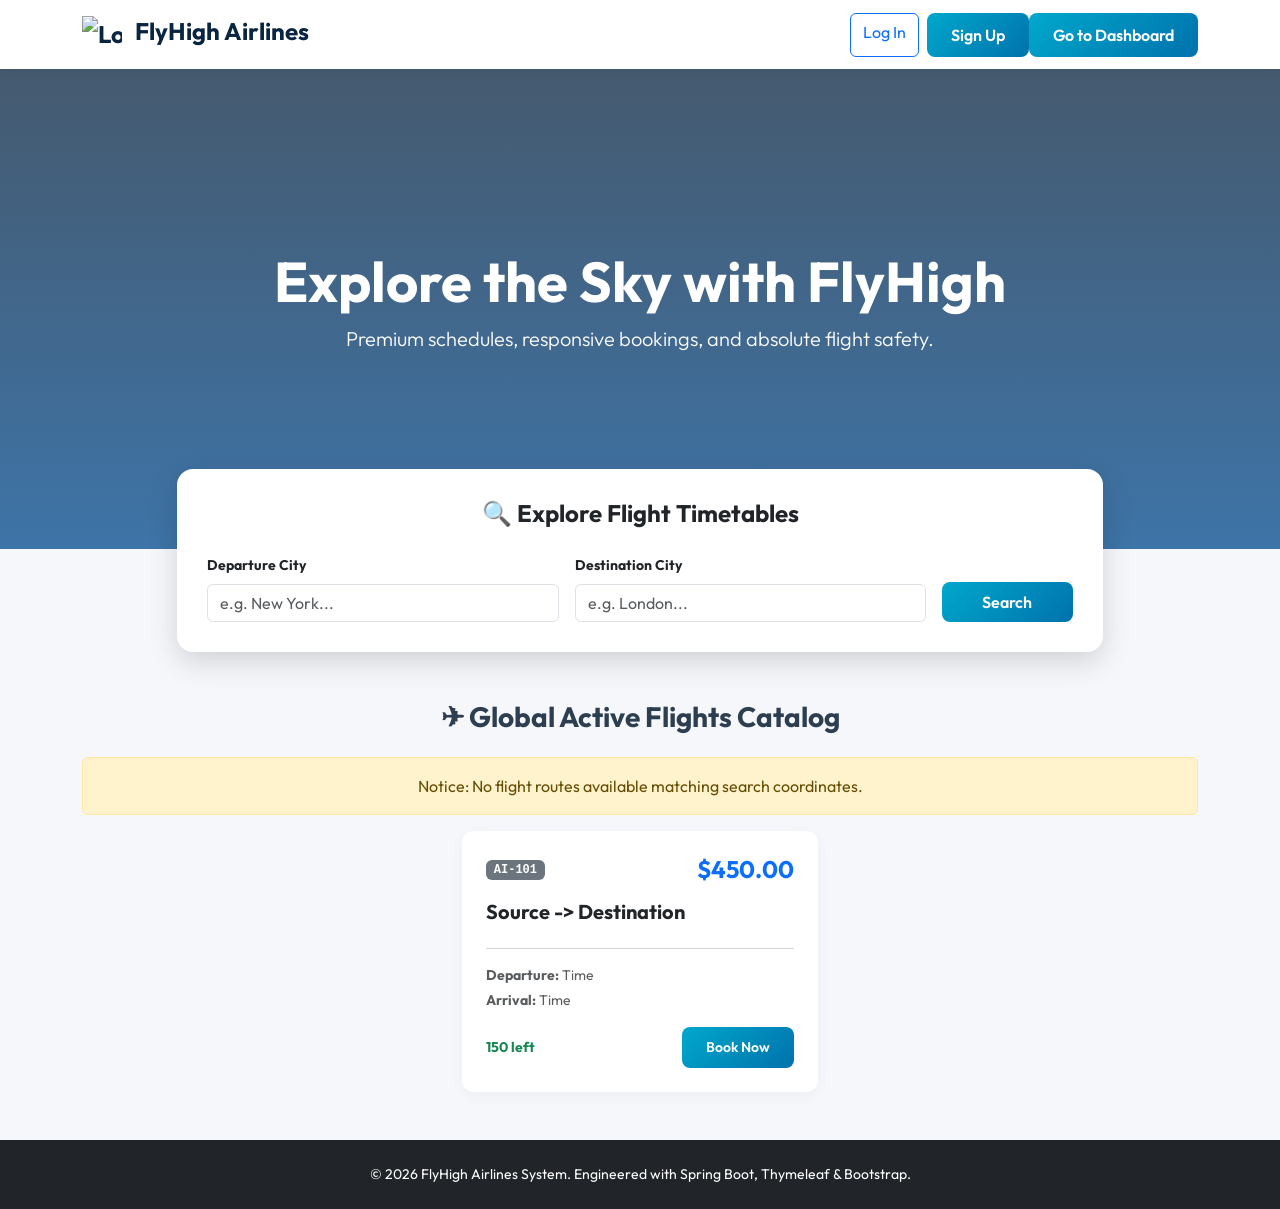
==== src/main/resources/templates/index.html @ 7e61e099 "Initial commit" ====
<!DOCTYPE html>
<html xmlns:th="http://www.thymeleaf.org">
<head>
    <meta charset="UTF-8">
    <title>FlyHigh Airlines - Luxury Airline Bookings</title>
    <meta name="viewport" content="width=device-width, initial-scale=1.0">
    <link href="https://cdn.jsdelivr.net/npm/bootstrap@5.3.0/dist/css/bootstrap.min.css" rel="stylesheet">
    <link href="https://fonts.googleapis.com/css2?family=Outfit:wght@300;400;600;700&display=swap" rel="stylesheet">
    <style>
        body {
            font-family: 'Outfit', sans-serif;
            background-color: #f5f7fa;
            color: #2c3e50;
        }
        .navbar-brand {
            font-weight: 700;
            color: #0a2540 !important;
            font-size: 24px;
        }
        .navbar {
            background-color: #ffffff;
            box-shadow: 0 2px 10px rgba(0,0,0,0.05);
        }
        .hero-section {
            background: linear-gradient(rgba(10, 37, 64, 0.75), rgba(0, 72, 140, 0.75)), url('/images/airport_bg.png') no-repeat center center;
            background-size: cover;
            height: 480px;
            display: flex;
            align-items: center;
            justify-content: center;
            color: white;
            text-align: center;
        }
        .search-card {
            background: white;
            border-radius: 16px;
            box-shadow: 0 10px 30px rgba(0,0,0,0.15);
            padding: 30px;
            margin-top: -80px;
            position: relative;
            z-index: 10;
        }
        .btn-primary {
            background: linear-gradient(135deg, #00a8cc, #0072ac);
            border: none;
            border-radius: 8px;
            font-weight: 600;
            padding: 10px 24px;
        }
        .btn-primary:hover {
            background: linear-gradient(135deg, #0072ac, #004c7a);
        }
        .flight-card {
            background: white;
            border-radius: 12px;
            border: none;
            box-shadow: 0 4px 15px rgba(0,0,0,0.04);
            transition: all 0.3s ease;
        }
        .flight-card:hover {
            transform: translateY(-5px);
            box-shadow: 0 10px 25px rgba(0,0,0,0.08);
        }
    </style>
</head>
<body>

    <!-- Navbar -->
    <nav class="navbar navbar-expand-lg">
        <div class="container">
            <a class="navbar-brand" href="/">
                <img src="/images/airline_logo.png" alt="Logo" width="40" height="40" class="d-inline-block align-text-top me-2">
                FlyHigh Airlines
            </a>
            <div class="d-flex ms-auto">
                <a th:if="${session.user == null}" href="/login" class="btn btn-outline-primary me-2">Log In</a>
                <a th:if="${session.user == null}" href="/register" class="btn btn-primary">Sign Up</a>
                <a th:if="${session.user != null}" th:href="${session.user.role == 'ADMIN' ? '/admin/dashboard' : '/customer/dashboard'}" class="btn btn-primary">Go to Dashboard</a>
            </div>
        </div>
    </nav>

    <!-- Hero -->
    <div class="hero-section">
        <div>
            <h1 class="display-4 fw-bold">Explore the Sky with FlyHigh</h1>
            <p class="lead">Premium schedules, responsive bookings, and absolute flight safety.</p>
        </div>
    </div>

    <!-- Search Tool -->
    <div class="container mb-5">
        <div class="row justify-content-center">
            <div class="col-lg-10">
                <div class="search-card">
                    <h4 class="mb-4 text-center fw-bold text-dark">🔍 Explore Flight Timetables</h4>
                    <form action="/flights/search" method="post">
                        <div class="row g-3">
                            <div class="col-md-5">
                                <label class="form-label text-dark fw-bold small">Departure City</label>
                                <input type="text" name="source" class="form-control" placeholder="e.g. New York..." required>
                            </div>
                            <div class="col-md-5">
                                <label class="form-label text-dark fw-bold small">Destination City</label>
                                <input type="text" name="destination" class="form-control" placeholder="e.g. London..." required>
                            </div>
                            <div class="col-md-2 d-flex align-items-end">
                                <button type="submit" class="btn btn-primary w-100 py-2">Search</button>
                            </div>
                        </div>
                    </form>
                </div>
            </div>
        </div>
    </div>

    <!-- Active Schedules list -->
    <div class="container my-5">
        <h3 class="fw-bold mb-4 text-center">✈ Global Active Flights Catalog</h3>
        
        <div th:if="${searched != null and flights.isEmpty()}" class="alert alert-warning text-center">
            Notice: No flight routes available matching search coordinates.
        </div>

        <div class="row g-4 justify-content-center">
            <div th:each="f : ${flights}" class="col-md-4">
                <div class="card flight-card h-100 p-4">
                    <div class="d-flex justify-content-between align-items-center mb-3">
                        <span class="badge bg-secondary font-monospace" th:text="${f.flightNumber}">AI-101</span>
                        <h4 class="text-primary fw-bold m-0" th:text="'$' + ${f.price}">$450.00</h4>
                    </div>
                    <h5 class="fw-bold text-dark" th:text="${f.source} + ' ➔ ' + ${f.destination}">Source -> Destination</h5>
                    <hr class="text-muted my-3">
                    <p class="small text-muted mb-1">
                        <strong>Departure:</strong> <span th:text="${f.departureTime}">Time</span>
                    </p>
                    <p class="small text-muted mb-3">
                        <strong>Arrival:</strong> <span th:text="${f.arrivalTime}">Time</span>
                    </p>
                    <div class="d-flex justify-content-between align-items-center mt-auto">
                        <span class="small text-success fw-bold" th:text="${f.availableSeats} + ' seats left'">150 left</span>
                        <a th:href="@{/booking(flightId=${f.id})}" class="btn btn-sm btn-primary">Book Now</a>
                    </div>
                </div>
            </div>
        </div>
    </div>

    <!-- Footer -->
    <footer class="bg-dark text-white text-center py-4 mt-5">
        <p class="m-0 small">© 2026 FlyHigh Airlines System. Engineered with Spring Boot, Thymeleaf & Bootstrap.</p>
    </footer>

</body>
</html>
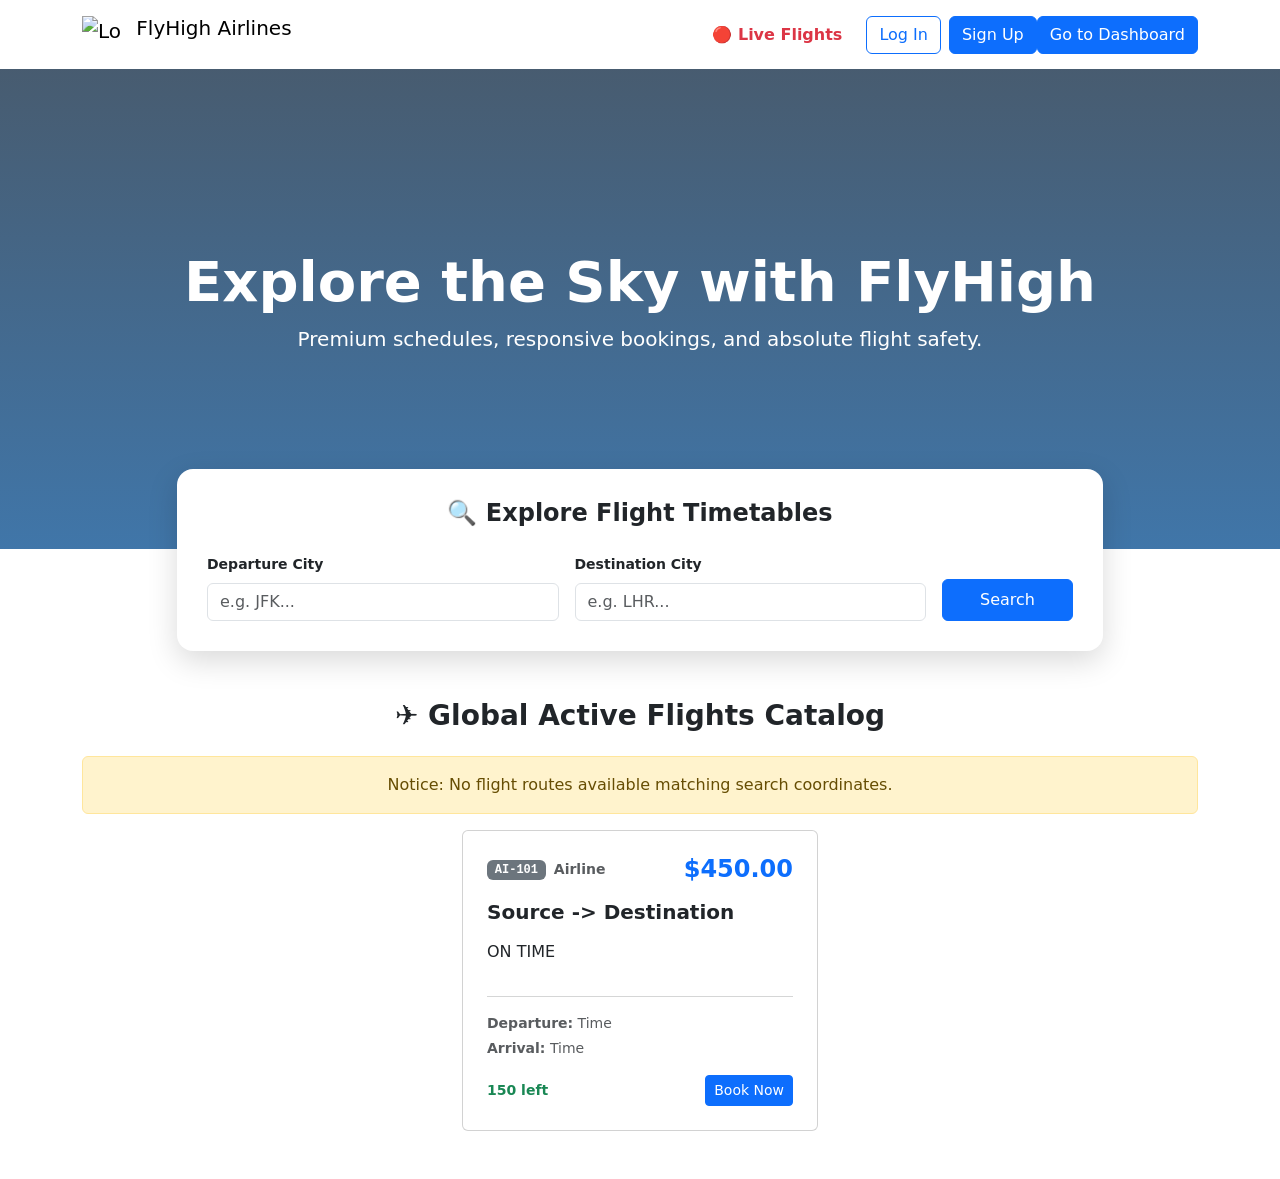
==== commit 384c67cf: "Finalize production deployment, styling, and api integration" ====
--- a/src/main/resources/templates/index.html
+++ b/src/main/resources/templates/index.html
@@ -5,22 +5,9 @@
     <title>FlyHigh Airlines - Luxury Airline Bookings</title>
     <meta name="viewport" content="width=device-width, initial-scale=1.0">
     <link href="https://cdn.jsdelivr.net/npm/bootstrap@5.3.0/dist/css/bootstrap.min.css" rel="stylesheet">
-    <link href="https://fonts.googleapis.com/css2?family=Outfit:wght@300;400;600;700&display=swap" rel="stylesheet">
+    <link rel="stylesheet" href="https://code.jquery.com/ui/1.13.2/themes/base/jquery-ui.css">
+    <link rel="stylesheet" href="/css/styles.css">
     <style>
-        body {
-            font-family: 'Outfit', sans-serif;
-            background-color: #f5f7fa;
-            color: #2c3e50;
-        }
-        .navbar-brand {
-            font-weight: 700;
-            color: #0a2540 !important;
-            font-size: 24px;
-        }
-        .navbar {
-            background-color: #ffffff;
-            box-shadow: 0 2px 10px rgba(0,0,0,0.05);
-        }
         .hero-section {
             background: linear-gradient(rgba(10, 37, 64, 0.75), rgba(0, 72, 140, 0.75)), url('/images/airport_bg.png') no-repeat center center;
             background-size: cover;
@@ -40,27 +27,6 @@
             position: relative;
             z-index: 10;
         }
-        .btn-primary {
-            background: linear-gradient(135deg, #00a8cc, #0072ac);
-            border: none;
-            border-radius: 8px;
-            font-weight: 600;
-            padding: 10px 24px;
-        }
-        .btn-primary:hover {
-            background: linear-gradient(135deg, #0072ac, #004c7a);
-        }
-        .flight-card {
-            background: white;
-            border-radius: 12px;
-            border: none;
-            box-shadow: 0 4px 15px rgba(0,0,0,0.04);
-            transition: all 0.3s ease;
-        }
-        .flight-card:hover {
-            transform: translateY(-5px);
-            box-shadow: 0 10px 25px rgba(0,0,0,0.08);
-        }
     </style>
 </head>
 <body>
@@ -72,7 +38,8 @@
                 <img src="/images/airline_logo.png" alt="Logo" width="40" height="40" class="d-inline-block align-text-top me-2">
                 FlyHigh Airlines
             </a>
-            <div class="d-flex ms-auto">
+            <div class="d-flex ms-auto align-items-center">
+                <a href="/live-flights" class="text-danger fw-bold text-decoration-none me-4">🔴 Live Flights</a>
                 <a th:if="${session.user == null}" href="/login" class="btn btn-outline-primary me-2">Log In</a>
                 <a th:if="${session.user == null}" href="/register" class="btn btn-primary">Sign Up</a>
                 <a th:if="${session.user != null}" th:href="${session.user.role == 'ADMIN' ? '/admin/dashboard' : '/customer/dashboard'}" class="btn btn-primary">Go to Dashboard</a>
@@ -98,11 +65,11 @@
                         <div class="row g-3">
                             <div class="col-md-5">
                                 <label class="form-label text-dark fw-bold small">Departure City</label>
-                                <input type="text" name="source" class="form-control" placeholder="e.g. New York..." required>
+                                <input type="text" name="source" class="form-control airport-autocomplete" placeholder="e.g. JFK..." required>
                             </div>
                             <div class="col-md-5">
                                 <label class="form-label text-dark fw-bold small">Destination City</label>
-                                <input type="text" name="destination" class="form-control" placeholder="e.g. London..." required>
+                                <input type="text" name="destination" class="form-control airport-autocomplete" placeholder="e.g. LHR..." required>
                             </div>
                             <div class="col-md-2 d-flex align-items-end">
                                 <button type="submit" class="btn btn-primary w-100 py-2">Search</button>
@@ -126,10 +93,18 @@
             <div th:each="f : ${flights}" class="col-md-4">
                 <div class="card flight-card h-100 p-4">
                     <div class="d-flex justify-content-between align-items-center mb-3">
-                        <span class="badge bg-secondary font-monospace" th:text="${f.flightNumber}">AI-101</span>
+                        <div class="d-flex align-items-center">
+                            <span class="badge bg-secondary font-monospace me-2" th:text="${f.flightNumber}">AI-101</span>
+                            <span th:if="${f.airlineName != null}" class="small fw-bold text-muted" th:text="${f.airlineName}">Airline</span>
+                        </div>
                         <h4 class="text-primary fw-bold m-0" th:text="'$' + ${f.price}">$450.00</h4>
                     </div>
                     <h5 class="fw-bold text-dark" th:text="${f.source} + ' ➔ ' + ${f.destination}">Source -> Destination</h5>
+                    
+                    <div class="mb-3 mt-2">
+                        <span th:class="'badge ' + (${f.status} == 'ON TIME' ? 'bg-success' : (${f.status} == 'DELAYED' or ${f.status} == 'CANCELLED' ? 'bg-danger' : 'bg-warning'))" th:text="${f.status}">ON TIME</span>
+                    </div>
+
                     <hr class="text-muted my-3">
                     <p class="small text-muted mb-1">
                         <strong>Departure:</strong> <span th:text="${f.departureTime}">Time</span>
@@ -146,10 +121,24 @@
         </div>
     </div>
 
-    <!-- Footer -->
-    <footer class="bg-dark text-white text-center py-4 mt-5">
-        <p class="m-0 small">© 2026 FlyHigh Airlines System. Engineered with Spring Boot, Thymeleaf & Bootstrap.</p>
-    </footer>
 
+    <script src="https://code.jquery.com/jquery-3.6.0.min.js"></script>
+    <script src="https://code.jquery.com/ui/1.13.2/jquery-ui.min.js"></script>
+    <script>
+        $(document).ready(function() {
+            $(".airport-autocomplete").autocomplete({
+                source: function(request, response) {
+                    $.ajax({
+                        url: "/api/airports/search",
+                        data: { query: request.term },
+                        success: function(data) {
+                            response(data);
+                        }
+                    });
+                },
+                minLength: 1
+            });
+        });
+    </script>
 </body>
 </html>
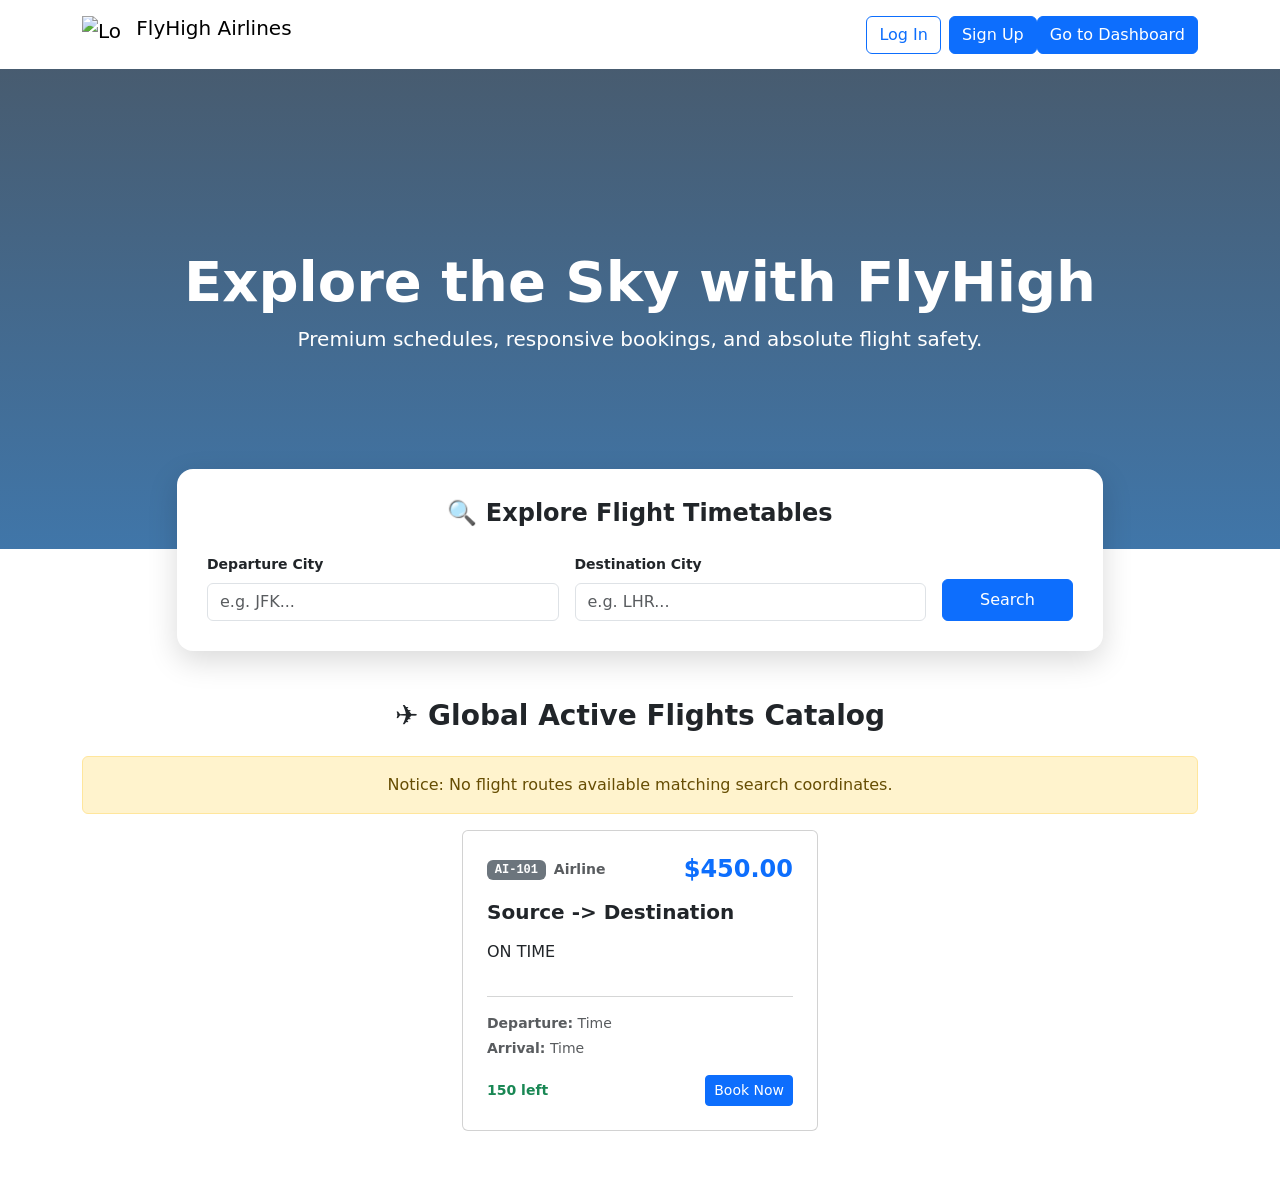
==== commit 8815737a: "Remove Live Flights button from landing page navbar" ====
--- a/src/main/resources/templates/index.html
+++ b/src/main/resources/templates/index.html
@@ -39,7 +39,6 @@
                 FlyHigh Airlines
             </a>
             <div class="d-flex ms-auto align-items-center">
-                <a href="/live-flights" class="text-danger fw-bold text-decoration-none me-4">🔴 Live Flights</a>
                 <a th:if="${session.user == null}" href="/login" class="btn btn-outline-primary me-2">Log In</a>
                 <a th:if="${session.user == null}" href="/register" class="btn btn-primary">Sign Up</a>
                 <a th:if="${session.user != null}" th:href="${session.user.role == 'ADMIN' ? '/admin/dashboard' : '/customer/dashboard'}" class="btn btn-primary">Go to Dashboard</a>
